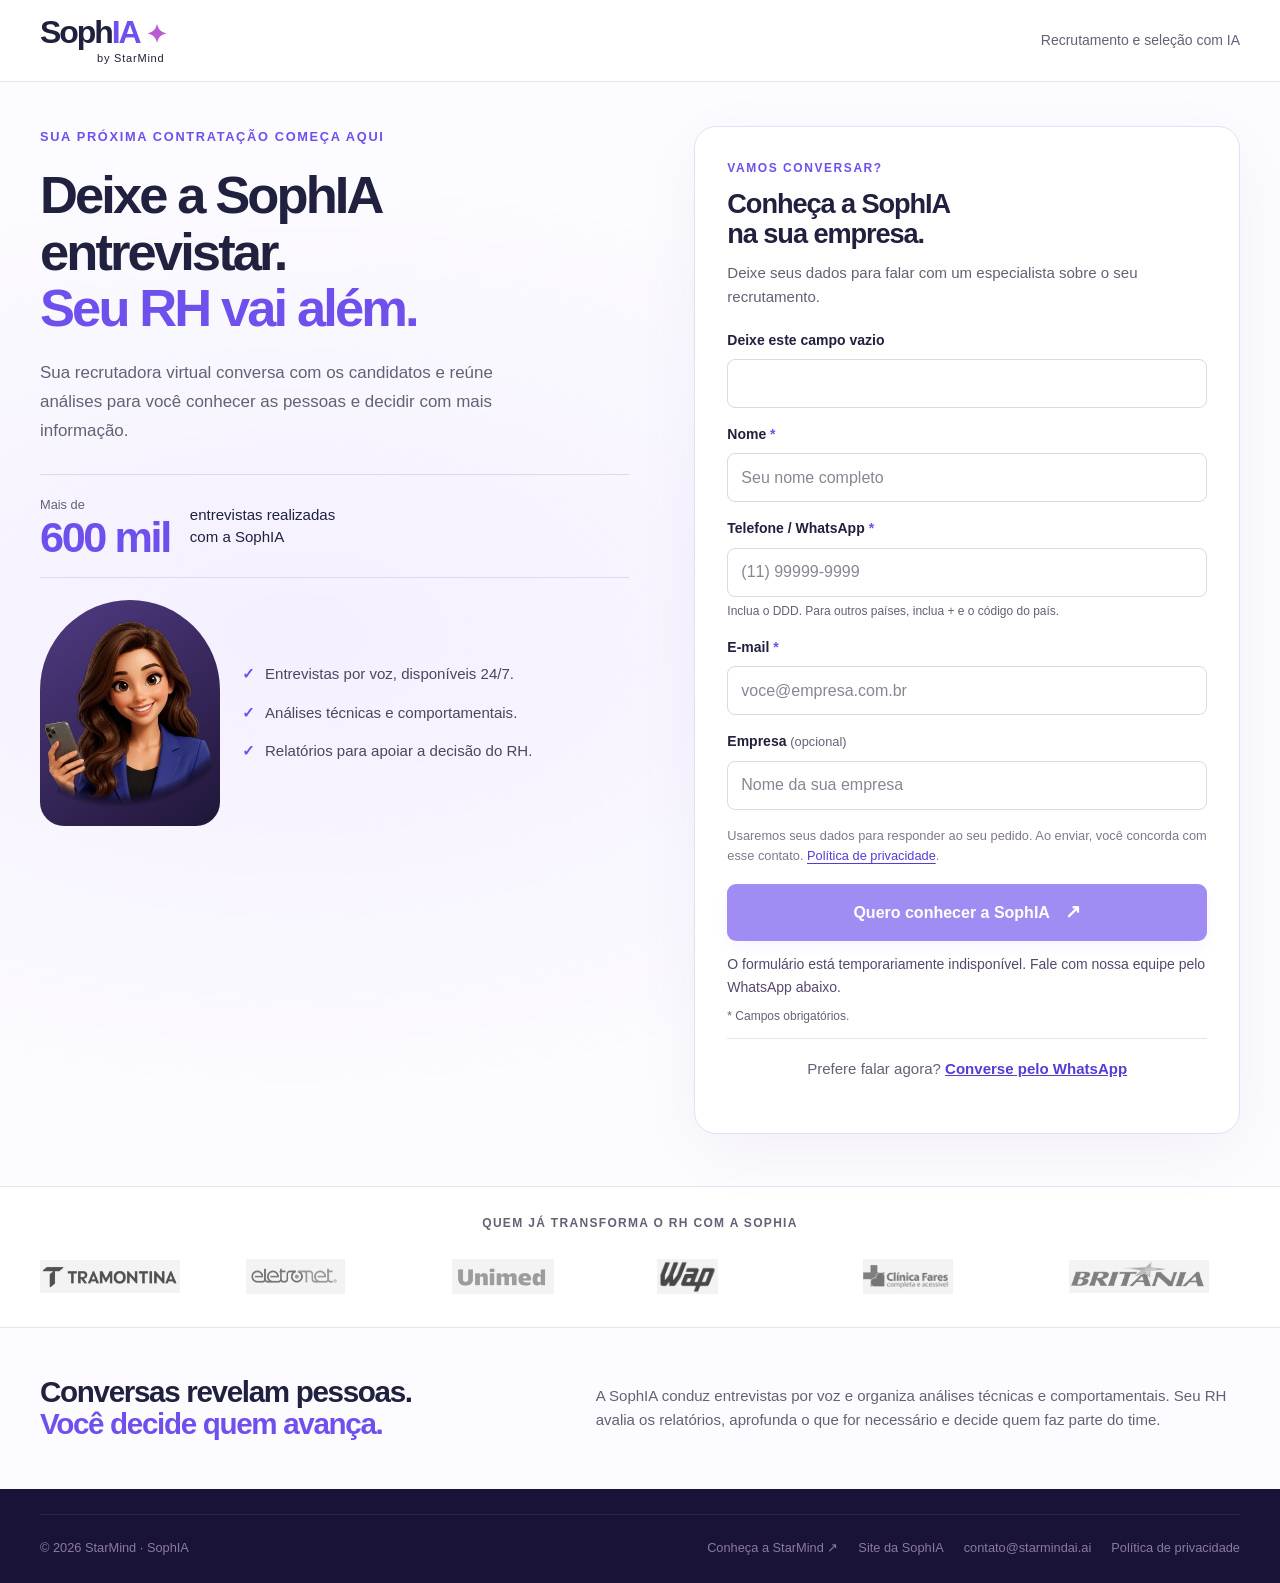
==== leads/index.html @ 1449016e "v4" ====
<!doctype html>
<html lang="pt-BR"><head>
<meta charset="utf-8"><meta name="viewport" content="width=device-width,initial-scale=1">
<title>Conheça a SophIA | Recrutamento e seleção com IA</title>
<meta name="description" content="Mais de 600 mil entrevistas realizadas. Conheça a SophIA, recrutadora virtual da StarMind, e descubra como apoiar o RH da sua empresa com inteligência artificial.">
<meta name="theme-color" content="#7050ed"><link rel="canonical" href="https://sophia.starmindai.ai/leads/">
<meta property="og:type" content="website"><meta property="og:title" content="Conheça a SophIA — Recrutamento e seleção com IA"><meta property="og:description" content="Entrevistas por voz, análises técnicas e comportamentais e relatórios para apoiar seu RH.">
<link rel="icon" type="image/svg+xml" href="data:image/svg+xml,%3Csvg xmlns='http://www.w3.org/2000/svg' viewBox='0 0 64 64'%3E%3Crect width='64' height='64' rx='18' fill='%237050ed'/%3E%3Ctext x='32' y='47' text-anchor='middle' font-family='Arial' font-weight='700' font-size='44' fill='white'%3ES%3C/text%3E%3C/svg%3E">
<link rel="stylesheet" href="../styles.css"><link rel="stylesheet" href="leads.css">
<script src="../config.js" defer></script><script src="../tracking.js" defer></script><script src="../forms.js" defer></script>
</head><body class="lead-page">
<a class="skip" href="#conteudo">Pular para o conteúdo</a>
<header class="lead-header"><div class="container lead-nav"><a class="brand" href="../" aria-label="SophIA, página principal"><span>Soph<span class="brand-ia">IA</span><i>✦</i></span><small>by StarMind</small></a><span class="lead-header-note">Recrutamento e seleção com IA</span></div></header>
<main id="conteudo">
<section class="lead-hero"><div class="container lead-grid">
<div class="lead-copy"><p class="eyebrow">SUA PRÓXIMA CONTRATAÇÃO COMEÇA AQUI</p><h1>Deixe a SophIA entrevistar.<br><em>Seu RH vai além.</em></h1><p class="lead-intro">Sua recrutadora virtual conversa com os candidatos e reúne análises para você conhecer as pessoas e decidir com mais informação.</p>
<div class="lead-proof"><strong><small>Mais de</small>600 mil</strong><span>entrevistas realizadas<br>com a SophIA</span></div>
<div class="lead-persona"><div class="lead-portrait"><img src="../assets/sophia.webp" alt="SophIA, a recrutadora virtual da StarMind" width="740" height="888" fetchpriority="high"></div><ul class="lead-benefits"><li><span aria-hidden="true">✓</span> Entrevistas por voz, disponíveis 24/7.</li><li><span aria-hidden="true">✓</span> Análises técnicas e comportamentais.</li><li><span aria-hidden="true">✓</span> Relatórios para apoiar a decisão do RH.</li></ul></div></div>
<div class="lead-form-card" id="formulario"><p class="eyebrow">VAMOS CONVERSAR?</p><h2>Conheça a SophIA<br>na sua empresa.</h2><p>Deixe seus dados para falar com um especialista sobre o seu recrutamento.</p>
<form id="leads-form" data-lead-form action="#formulario" method="POST">
<div class="honey" aria-hidden="true"><label for="lead-website">Deixe este campo vazio</label><input id="lead-website" type="text" name="_gotcha" tabindex="-1" autocomplete="off"></div>
<label for="name">Nome <span>*</span></label><input id="name" name="Nome" type="text" placeholder="Seu nome completo" autocomplete="name" minlength="2" maxlength="120" required>
<label for="phone">Telefone / WhatsApp <span>*</span></label><input id="phone" name="Telefone_WhatsApp" type="tel" placeholder="(11) 99999-9999" autocomplete="tel" inputmode="tel" minlength="10" maxlength="25" pattern="[+0-9\(\) .\-]{10,25}" required aria-describedby="phone-help"><small id="phone-help">Inclua o DDD. Para outros países, inclua + e o código do país.</small>
<label for="email">E-mail <span>*</span></label><input id="email" name="email" type="email" placeholder="voce@empresa.com.br" autocomplete="email" maxlength="254" required>
<label for="company">Empresa <small>(opcional)</small></label><input id="company" name="Empresa" type="text" placeholder="Nome da sua empresa" autocomplete="organization" maxlength="160">

<p class="form-privacy">Usaremos seus dados para responder ao seu pedido. Ao enviar, você concorda com esse contato. <a href="https://privacy.starmindai.ai/" target="_blank" rel="noopener noreferrer">Política de privacidade</a>.</p>
<button class="button form-submit" type="submit" disabled>Quero conhecer a SophIA <span aria-hidden="true">↗</span></button>
<p class="form-status" role="status" aria-live="polite"></p><small class="form-note">* Campos obrigatórios.</small>
<noscript><p>Ative o JavaScript para enviar o formulário ou fale com nossa equipe pelo WhatsApp abaixo.</p></noscript>
</form>
<div id="lead-inline-success" class="lead-success-inline" tabindex="-1" hidden><p>Seu contato foi recebido. Quer adiantar nossa conversa?</p><a class="button" href="https://painelcliente.starmindai.ai/agendamento" target="_blank" rel="noopener noreferrer">Escolher horário da demonstração ↗</a></div>
<p class="lead-alternative">Prefere falar agora? <a href="https://wa.me/551140409152" target="_blank" rel="noopener noreferrer">Converse pelo WhatsApp</a></p>
</div></div></section>
<section class="lead-clients" aria-labelledby="clientes"><div class="container"><p id="clientes">QUEM JÁ TRANSFORMA O RH COM A SOPHIA</p><div class="logo-row"><img src="../assets/logo-tramontina.webp" alt="Tramontina" width="249" height="58"><img src="../assets/logo-eletronet.webp" alt="Eletronet" width="190" height="67"><img src="../assets/logo-unimed.webp" alt="Unimed" width="198" height="68"><img src="../assets/logo-wap.webp" alt="WAP" width="136" height="79"><img src="../assets/logo-fares.webp" alt="Clínica Fares" width="202" height="79"><img src="../assets/logo-britania.webp" alt="Britânia" width="212" height="51"></div></div></section>
<section class="lead-bottom"><div class="container lead-bottom-grid"><h2>Conversas revelam pessoas.<br><em>Você decide quem avança.</em></h2><p>A SophIA conduz entrevistas por voz e organiza análises técnicas e comportamentais. Seu RH avalia os relatórios, aprofunda o que for necessário e decide quem faz parte do time.</p></div></section>
</main>
<footer class="lead-footer"><div class="container lead-footer-row copyright"><span>© <span id="year">2026</span> StarMind · SophIA</span><div class="lead-footer-links"><a href="https://starmindai.ai" target="_blank" rel="noopener noreferrer">Conheça a StarMind ↗</a><a href="../">Site da SophIA</a><a href="mailto:contato@starmindai.ai">contato@starmindai.ai</a><a href="https://privacy.starmindai.ai/" target="_blank" rel="noopener noreferrer">Política de privacidade</a></div></div></footer>
</body></html>
---- styles.css ----
:root{--ink:#20203f;--muted:#626276;--purple:#7050ed;--purple-dark:#593bd3;--lavender:#a793ff;--line:#e6e5ef;--navy:#191437;--soft:#f6f5fb;--white:#fff;--radius:22px}*{box-sizing:border-box}html{scroll-behavior:smooth;scroll-padding-top:110px}body{margin:0;font-family:Inter,"Segoe UI",Arial,sans-serif;color:var(--ink);background:#fff;line-height:1.65;font-size:16px}button,input{font:inherit}button,a,input{-webkit-tap-highlight-color:transparent}a{color:inherit;text-decoration:none}button{cursor:pointer}img{max-width:100%;height:auto}button:focus-visible,a:focus-visible,input:focus-visible,summary:focus-visible,[tabindex]:focus-visible{outline:3px solid #ba84ff;outline-offset:5px}h1,h2,h3,p{margin:0}h1,h2,h3{line-height:1.1;letter-spacing:-.045em}h2{font-size:clamp(2.25rem,3.6vw,3.25rem);font-weight:650}h3{font-size:1.3rem;letter-spacing:-.025em}em{font-style:normal;color:var(--purple)}p{color:var(--muted)}p+p{margin-top:16px}.container{width:min(1240px,calc(100% - 80px));margin:auto}.section{padding:110px 0}.eyebrow{font-size:.75rem;font-weight:750;letter-spacing:.13em;color:var(--purple);margin-bottom:22px}.button{display:inline-flex;justify-content:center;align-items:center;gap:22px;min-height:54px;padding:14px 24px;border:1px solid transparent;border-radius:9px;background:var(--purple);color:white;font-size:.94rem;font-weight:650;line-height:1.4;box-shadow:0 7px 16px #7050ed14;transition:background .2s,transform .2s}.button:hover{background:var(--purple-dark);transform:translateY(-2px)}.button span{font-size:1.2rem}.button.small{min-height:44px;padding:11px 17px;font-size:.86rem;gap:13px}.text-link{display:inline-flex;gap:15px;align-items:center;font-weight:650;font-size:.95rem}.text-link:hover{color:var(--purple)}.header{height:90px;background:#ffffffed;backdrop-filter:blur(16px);border-bottom:1px solid #efedf6;position:sticky;top:0;z-index:50}.nav{display:flex;align-items:center;justify-content:space-between;height:100%;gap:25px}.brand{display:inline-flex;flex-direction:column;flex-shrink:0;line-height:1}.brand>span{font-size:2rem;font-weight:800;letter-spacing:-.065em}.brand-ia{color:var(--purple)}.brand i{font-style:normal;font-size:1.55rem;margin-left:6px;color:#bb5bd4}.brand small{font-size:.69rem;align-self:flex-end;letter-spacing:.07em;margin-top:5px}.nav nav{display:flex;align-items:center;gap:26px;font-size:.84rem;font-weight:550}.nav nav>a:not(.button):hover{color:var(--purple)}.nav-login{border-left:1px solid var(--line);padding-left:23px}.menu-toggle{display:none}.skip{position:fixed;left:10px;top:-100px;background:white;padding:12px;z-index:100}.skip:focus{top:10px}.hero{overflow:hidden;background:radial-gradient(ellipse at 86% 35%,#f0eaff,transparent 49%),#fdfdff}.hero-grid{display:grid;grid-template-columns:1.05fr 1fr;align-items:center;min-height:685px;padding-top:50px;padding-bottom:55px;gap:28px}.hero-copy{z-index:2}.hero .eyebrow{font-size:.68rem;letter-spacing:.13em;display:flex;gap:10px;align-items:center}.mini-spark{font-size:1.4rem;color:var(--purple)}h1{font-size:clamp(3rem,4.8vw,4.4rem);font-weight:720;line-height:1.045;letter-spacing:-.055em}.hero-intro{font-size:1.08rem;line-height:1.75;max-width:500px;margin-top:27px}.hero-intro strong{font-weight:600;color:#39364f}.actions{display:flex;align-items:center;gap:24px;margin-top:30px}.actions .text-link{font-size:.87rem}.play-small{font-size:.7rem;width:30px;height:30px;display:grid;place-items:center;border:1px solid #d3cced;border-radius:50%;color:var(--purple)}.hero-proof{display:flex;align-items:center;gap:15px;margin-top:36px}.proof-faces{display:flex;padding-left:2px}.proof-faces span{height:32px;width:32px;margin-left:-2px;border:2px solid white;border-radius:50%;display:grid;place-items:center;font-size:.62rem;color:var(--purple);font-weight:700;background:#e6defe}.proof-faces span:nth-child(2){background:#d9e6ff;color:#455b92}.proof-faces span:nth-child(3){background:#f1dcf0;color:#a54a8e}.hero-proof p{font-size:.75rem;line-height:1.6}.hero-proof strong{color:var(--ink);font-weight:650}.hero-art{height:540px;position:relative;isolation:isolate}.hero-disc{position:absolute;inset:66px 22px 24px;border-radius:50%;background:radial-gradient(circle at 40% 30%,#51408a,#21163e 74%);overflow:hidden;box-shadow:0 28px 80px #53457d23}.hero-disc:after{content:"";position:absolute;width:72%;height:72%;left:14%;top:14%;border:1px solid #ada0e026;border-radius:50%}.disc-label{position:absolute;bottom:30px;left:0;width:100%;text-align:center;letter-spacing:.15em;font-size:.65rem;color:#cebee8}.hero-avatar{position:absolute;left:3%;top:-10px;width:94%;height:530px;object-fit:contain;z-index:2}.hero-orbit{position:absolute;border:1px solid #bcace94d;border-radius:50%;z-index:0}.orbit-one{inset:32px -10px -8px}.orbit-two{inset:9px -33px -31px}.float-card{position:absolute;background:#fff;box-shadow:0 12px 48px #30255c19;border:1px solid #ece6f4;border-radius:13px;z-index:4}.voice-card{left:-25px;bottom:10px;display:flex;gap:12px;align-items:center;padding:19px 21px}.voice-card b{font-size:.83rem;display:block}.voice-card span:not(.voice-icon){display:block;font-size:.68rem;color:var(--muted)}.voice-icon{background:#eee9ff;color:var(--purple);display:grid;place-items:center;width:36px;height:36px;border-radius:50%;font-size:1.4rem}.wave{display:flex;gap:3px;align-items:center;height:28px;margin-left:9px}.wave i{width:3px;border-radius:5px;background:var(--purple);height:10px}.wave i:nth-child(2n){height:23px}.wave i:nth-child(3n){height:16px}.time-card{right:-5px;top:119px;display:flex;gap:10px;align-items:center;padding:14px 18px}.time-card b{color:var(--purple);font-size:1.7rem;letter-spacing:-.07em}.time-card span{font-size:.65rem;line-height:1.5}.hero-spark{position:absolute;top:40px;left:35px;font-size:3.8rem;color:#a896eb}.clients{padding:31px 0 38px;border-bottom:1px solid var(--line)}.clients p{text-align:center;font-size:.65rem;letter-spacing:.13em;font-weight:650;color:#747185;margin-bottom:24px}.logo-row{display:grid;grid-template-columns:repeat(6,1fr);gap:43px;align-items:center}.logo-row img{max-height:48px;width:100%;object-fit:contain;mix-blend-mode:multiply;filter:grayscale(1);opacity:.72}.intro-grid{display:grid;grid-template-columns:1.2fr 1fr;gap:80px;align-items:center}.intro-grid h2{font-size:2.55rem}.intro-grid>div>p{font-size:.98rem}.intro-grid .eyebrow{font-size:.7rem}.solution{background:radial-gradient(ellipse at 30% 40%,#322361,transparent 58%),var(--navy);color:white;overflow:hidden}.solution em{color:#b19aff}.solution .eyebrow{color:#b6a4f3}.section-heading{margin-bottom:52px}.section-heading p:not(.eyebrow){margin-top:22px;max-width:620px}.centered{text-align:center}.centered p:not(.eyebrow){margin-left:auto;margin-right:auto}.solution .section-heading>p:last-child{color:#bcb5ce}.mandala-layout{display:grid;grid-template-columns:1.45fr 1fr;gap:80px;align-items:center;padding:20px 0}.mandala{position:relative;height:560px;min-width:0}.mandala-ring{position:absolute;border:1px solid #7964a544;border-radius:50%;width:380px;height:380px;left:50%;top:50%;transform:translate(-50%,-50%)}.ring-outer{width:480px;height:480px;border-style:dashed;border-color:#8974b435}.ring-inner:after{content:"";position:absolute;inset:35px;border:1px solid #a18bb03b;border-radius:50%}.mandala-center{position:absolute;top:50%;left:50%;transform:translate(-50%,-50%);width:235px;height:235px;border:1px solid #a57aed;border-radius:50%;background:linear-gradient(140deg,#5b4182,#312450);box-shadow:0 0 60px #a06cf51f;overflow:hidden}.mandala-center img{width:100%;height:100%;object-fit:contain;transform:scale(1.13);padding-top:10px}.mandala-center>span{position:absolute;bottom:0;width:100%;text-align:center;background:linear-gradient(transparent,#221a44);padding:15px 0 8px;font-weight:750;font-size:1.6rem}.mandala-node{display:flex;align-items:center;gap:10px;text-align:left;position:absolute;min-height:63px;width:168px;padding:10px 12px;border:1px solid #ffffff21;border-radius:12px;background:#30264c;color:#eae5f5;font-size:.75rem;line-height:1.35;transition:background .2s,border .2s,transform .2s}.node-icon{flex:none;display:grid;place-items:center;width:29px;height:29px;border-radius:50%;border:1px solid #a794d250;color:#baa6f0;font-size:.64rem;font-weight:650}.mandala-node:hover{background:#4d396f;transform:translateY(-3px)}.mandala-node.active{background:#7756d9;border-color:#b8a1ff;box-shadow:0 0 35px #9065f72b}.mandala-node.active .node-icon{color:white;border-color:#d7c7ff80}.n1{left:0;top:98px}.n2{left:-10px;top:212px}.n3{left:0;top:327px}.n4{left:78px;top:441px}.n5{right:0;top:98px}.n6{right:-10px;top:212px}.n7{right:0;top:327px}.n8{right:78px;top:441px}.feature-details{border-top:1px solid #79679465;padding-top:30px;min-width:0}.feature-count{display:block;font-size:.75rem;color:#aa92d8;margin-bottom:32px;letter-spacing:.1em}.feature-panel h3{font-size:2.45rem;line-height:1.14;margin-bottom:24px}.feature-panel p:not(.eyebrow){color:#c1b9cf;font-size:.95rem}.feature-panel .eyebrow{font-size:.64rem;letter-spacing:.12em}.check-list{list-style:none;padding:0;margin:25px 0;display:grid;gap:12px;font-size:.9rem}.check-list li{display:flex;gap:10px;align-items:flex-start}.check-list li:before{content:"✓";font-weight:700;color:#9671f6}.solution .check-list{color:#dcd4ec;font-size:.85rem}.light-link{display:flex;justify-content:space-between;align-items:center;border-top:1px solid #79679465;padding-top:18px;color:#cdb8ff;font-size:.88rem;font-weight:600;margin-top:30px}.human-note{margin-top:44px;text-align:center;border-top:1px solid #77638b40;padding-top:25px;font-size:.8rem;color:#bbb0ce}.human-note>span{color:#bd99ff;margin-right:10px}.talent-grid{display:grid;grid-template-columns:1fr 1fr;align-items:center;gap:110px}.talent-grid>div>p:not(.eyebrow){margin-top:26px;max-width:440px}.analytics-demo{padding:30px;border-radius:var(--radius);background:#fff;box-shadow:0 25px 80px #39306c16;border:1px solid #e9e4f2;transform:rotate(-1deg)}.demo-top{display:flex;gap:9px;align-items:center;font-size:.94rem;font-weight:700;margin-bottom:23px}.demo-top small{margin-left:auto;font-size:.54rem;letter-spacing:.08em;color:#777183;font-weight:500}.query{background:#f2edfc;border:1px solid #e7dcfb;border-radius:13px;font-size:.95rem;line-height:1.6;padding:19px 20px;color:#62458c}.analysis-label{font-size:.58rem;letter-spacing:.1em;color:#81798f;font-weight:650;margin:28px 0 6px}.candidate{display:flex;gap:13px;align-items:center;padding:20px 0;border-bottom:1px solid #eeeaf5}.candidate-avatar{width:40px;height:40px;border-radius:50%;display:grid;place-items:center;background:#eee5fc;color:#7650a7;font-weight:650}.candidate-avatar.blue{background:#e7edfc;color:#5270bb}.candidate-avatar.pink{background:#f7e6ef;color:#af5482}.candidate>div{display:flex;flex-direction:column}.candidate b{font-size:.85rem}.candidate>div>span{font-size:.7rem;color:#7c748b}.candidate>strong{margin-left:auto;font-size:1.6rem;line-height:1;color:var(--purple)}.candidate>strong small{font-size:.65rem;color:#a296b4;font-weight:400;margin-left:2px}.demo-note{font-size:.68rem;color:#817191;margin-top:21px}.process-section{background:var(--soft)}.steps{display:grid;grid-template-columns:repeat(5,1fr);gap:28px}.steps article{border-top:1px solid #dcd6e9;padding-top:24px}.steps article>span{color:var(--purple);display:block;font-size:.85rem;margin-bottom:30px;font-weight:650}.steps h3{font-size:1.15rem;margin-bottom:17px;line-height:1.3}.steps p{font-size:.85rem;line-height:1.7}.split-heading{display:flex;justify-content:space-between;gap:45px;align-items:end;margin-bottom:44px}.split-heading>p{max-width:345px;font-size:.95rem}.video-layout{display:grid;grid-template-columns:1.6fr 1fr;gap:26px}.video-cover{background:radial-gradient(ellipse at 60% 50%,#63489a,#23183d);position:relative;aspect-ratio:16/9;overflow:hidden;border-radius:18px;color:white}.video-primary .video-cover{height:calc(100% - 35px);min-height:380px}.video-cover>img{position:absolute;right:0;top:12px;height:100%;width:55%;object-fit:contain;opacity:.7}.video-kicker{position:absolute;top:25px;left:27px;z-index:2;font-size:.64rem;letter-spacing:.15em;color:#d8c8f7}.play-button{position:absolute;left:50%;top:50%;transform:translate(-50%,-50%);width:66px;height:66px;border-radius:50%;border:1px solid #ffffff80;background:#ffffff21;backdrop-filter:blur(8px);color:white;display:grid;place-items:center;transition:background .2s}.play-button:hover{background:var(--purple)}.play-button>span{margin-left:3px;font-size:1.1rem}.video-caption{position:absolute;bottom:25px;left:28px;right:20px;display:flex;flex-direction:column;pointer-events:none;text-shadow:0 2px 8px #20103a}.video-caption b{font-size:1.25rem;max-width:310px;line-height:1.35;letter-spacing:-.02em}.video-caption>span{font-size:.73rem;color:#cbbce0;margin-top:8px}.youtube-fallback{font-size:.73rem;display:inline-block;color:#7e7194;padding:9px 0 0}.youtube-fallback:hover{color:var(--purple)}.video-secondary{display:grid;gap:17px}.compact{aspect-ratio:2.55/1;min-height:158px}.compact .play-button{height:44px;width:44px;left:auto;right:24px;transform:translateY(-50%)}.compact b{position:absolute;bottom:24px;left:24px;max-width:65%;font-size:1rem;line-height:1.3}.video-number{position:absolute;top:16px;left:23px;font-size:.66rem;color:#ae9ccc}.portal-cover{background:linear-gradient(135deg,#393a89,#272350)}.video-cover iframe{position:absolute;inset:0;width:100%;height:100%;border:0;z-index:10;border-radius:inherit}.video-privacy{font-size:.7rem;margin-top:24px;display:flex;gap:20px;justify-content:space-between}.video-privacy a{color:var(--purple);font-weight:600}.results-section{background:#f8f7fc}.stats-grid{display:grid;grid-template-columns:repeat(4,1fr);margin:60px 0 28px}.stats-grid article{padding:0 25px;border-right:1px solid #dcd7e9;text-align:center}.stats-grid article:last-child{border:0}.stats-grid strong{font-size:3.65rem;font-weight:600;line-height:1;letter-spacing:-.065em;color:var(--purple)}.stats-grid strong>span{font-size:1.85rem;letter-spacing:-.055em;margin-left:2px}.stats-grid p{font-size:.84rem;margin-top:18px}.stat-source{font-size:.67rem;text-align:center;color:#82798d}.testimonial{display:grid;grid-template-columns:1fr 220px;gap:75px;margin-top:76px;border-top:1px solid var(--line);padding-top:50px;align-items:center}.quote-mark{color:#b6a1ed;font-family:Georgia,serif;font-size:5rem;line-height:1;height:45px;display:block}.testimonial blockquote{margin:5px 0 22px;font-size:1.35rem;line-height:1.65;color:#3c3350;letter-spacing:-.015em}.testimonial p{display:flex;flex-direction:column;font-size:.85rem}.testimonial p span{font-size:.75rem;margin-top:3px}.testimonial aside{border-left:1px solid var(--line);padding-left:45px;display:flex;flex-direction:column}.stars{color:#8361dd;letter-spacing:3px;font-size:.85rem}.testimonial aside strong{font-size:5rem;line-height:1.25;letter-spacing:-.06em;font-weight:600}.testimonial aside>span:not(.stars){font-size:.76rem}.testimonial aside small{font-size:.62rem;color:#8b8194;margin-top:10px}.press-grid{display:grid;grid-template-columns:repeat(4,1fr);gap:20px}.press-grid>a{padding:27px 23px;border:1px solid var(--line);border-radius:13px;display:flex;flex-direction:column;transition:transform .2s,border .2s}.press-grid>a:hover{border-color:#ac94e2;transform:translateY(-4px)}.press-grid b{font-family:Georgia,serif;font-size:1.35rem;letter-spacing:-.02em;line-height:1.2;min-height:45px}.press-grid span{font-size:.84rem;line-height:1.65;margin:24px 0;color:#74697e}.press-grid small{font-size:.7rem;color:var(--purple);margin-top:auto}.interview-videos{margin-top:33px;display:grid;grid-template-columns:1fr 1fr;gap:25px}.interview-videos details{border-top:1px solid var(--line);padding-top:17px}.interview-videos summary{font-size:.8rem;gap:14px;display:flex}.interview-videos summary>span:first-child{color:var(--purple);font-size:.65rem}.interview-videos summary>span:last-child{margin-left:auto}.interview-cover{margin-top:20px}.about-section{background:var(--soft)}.about-grid{display:grid;grid-template-columns:1fr 1.2fr;gap:110px}.about-grid h3{margin-bottom:21px}.about-grid p:not(.eyebrow){font-size:.96rem}.team{display:grid;grid-template-columns:1fr 1fr;gap:25px;margin-top:32px}.team a{display:flex;flex-direction:column;border-top:1px solid #e0dbea;padding-top:16px}.team b{font-size:.8rem}.team span{font-size:.69rem;color:#81768e;margin-top:4px}.team a:hover{color:var(--purple)}.faq-grid{display:grid;grid-template-columns:.9fr 1.4fr;gap:110px}.faq-grid .text-link{margin-top:35px;font-size:.85rem}.faq details{border-bottom:1px solid var(--line)}summary{list-style:none;cursor:pointer;display:flex;justify-content:space-between;gap:20px;align-items:center;font-weight:600;line-height:1.5}summary::-webkit-details-marker{display:none}.faq summary{padding:23px 0;font-size:.93rem}.faq summary>span{color:var(--purple);font-size:1.4rem;transition:transform .2s}.faq details[open] summary>span{transform:rotate(45deg)}.faq details p{font-size:.9rem;line-height:1.8;padding-bottom:24px}.faq details p>a{text-decoration:underline;text-underline-offset:3px}.contact-section{background:radial-gradient(ellipse at 15% 0%,#433078,transparent 70%),#21163b;color:white;position:relative}.contact-grid{display:grid;grid-template-columns:1fr 1fr;gap:110px;align-items:center}.contact-copy h2{font-size:clamp(2.8rem,4.6vw,4.1rem);line-height:1.08}.contact-copy .eyebrow{color:#c2a7ff}.contact-copy em{color:#bfa1ff}.contact-copy p:not(.eyebrow){color:#c4b6d7;font-size:1.03rem;max-width:400px;margin-top:26px}.whatsapp-contact{margin-top:45px;display:flex;gap:16px;align-items:center}.wa-icon{display:grid;place-items:center;width:47px;height:47px;border:1px solid #9982b6;border-radius:50%;font-size:1.9rem;color:#d1bef2}.whatsapp-contact>span:last-child{display:flex;flex-direction:column}.whatsapp-contact b{font-size:.92rem}.whatsapp-contact small{font-size:.84rem;color:#b5a2cf}.form-card{background:white;border-radius:20px;padding:39px 40px;color:var(--ink);box-shadow:0 25px 70px #0c00192e}.form-card h3{font-size:1.5rem}.form-card>p{font-size:.84rem;margin-top:12px;margin-bottom:25px}.form-card label{font-size:.8rem;font-weight:600;display:block;margin:17px 0 7px}.form-card label>span{color:var(--purple)}.form-card label>small{font-weight:400;color:#8c8198;font-size:.73rem}.form-card input:not([type=hidden]){display:block;width:100%;height:46px;border:1px solid #dfd9e9;border-radius:7px;padding:12px 14px;background:#fdfcff;color:var(--ink);font-size:.88rem}.form-card input::placeholder{color:#a197ac}.form-card input:focus{border-color:var(--purple);background:white}.form-card input.honey{display:none}.form-card #phone-help{font-size:.64rem;color:#85788e;display:block;margin-top:5px}.form-privacy{font-size:.66rem;line-height:1.65;margin:24px 0 21px;color:#82768e}.form-privacy>a{text-decoration:underline;text-underline-offset:3px;color:#695182}.form-submit{width:100%;font-size:.85rem;gap:15px}.form-submit:disabled{cursor:wait;opacity:.65}.form-note{display:block;font-size:.62rem;color:#8e8199;margin-top:11px;line-height:1.6}.form-status{font-size:.78rem;color:var(--purple);margin-top:12px}.form-status:empty{display:none}.footer{background:#110c20;color:#ded4ed;padding:55px 0 25px}.footer-top{display:flex;align-items:center;gap:40px;padding-bottom:40px;border-bottom:1px solid #ffffff15}.footer-top .brand{color:white}.footer-top .brand-ia{color:#bc9aff}.footer-top p{font-size:.79rem;line-height:1.6;color:#9f90b2}.footer-top>a:last-child{margin-left:auto;color:#ceb4f7;font-size:.83rem}.footer-links{display:grid;grid-template-columns:1fr 1fr 1fr 1.25fr;gap:40px;padding:38px 0}.footer-links h3{font-size:.8rem;letter-spacing:0;margin-bottom:18px;color:#e0d5f0}.footer-links>div>a{display:block;font-size:.74rem;color:#a99aba;margin-top:10px}.footer a:hover{color:#d0b7ff}.socials{display:flex;gap:17px;margin-top:14px;font-size:.7rem;color:#b5a6c5}.copyright{display:flex;justify-content:space-between;border-top:1px solid #ffffff15;padding-top:22px;font-size:.65rem;color:#8a7b9d}.floating-wa{position:fixed;bottom:23px;right:25px;display:flex;gap:9px;align-items:center;background:#247b58;color:white;padding:12px 17px;border-radius:30px;box-shadow:0 7px 23px #112c3033;z-index:40;font-size:.8rem;font-weight:650;border:1px solid #ffffff36}.floating-wa svg{height:24px;width:24px;flex-shrink:0}.floating-wa:hover{background:#1a6245}.thanks-page{min-height:100vh;background:radial-gradient(ellipse at top,#e9dfff,transparent 60%),#f8f6ff;display:grid;place-items:center;padding:30px}.thanks-card{width:min(620px,100%);background:white;border-radius:25px;padding:55px;text-align:center;box-shadow:0 30px 100px #4f338818;border:1px solid var(--line)}.thanks-card h1{font-size:2.8rem;margin:30px 0 20px}.thanks-card .actions{flex-direction:column;gap:20px}.thanks-card p{font-size:.95rem}.thanks-card .brand{margin:auto}
@media(min-width:1450px){.hero-grid{min-height:735px}}@media(max-width:1150px){.container{width:calc(100% - 56px)}.nav nav{gap:16px;font-size:.76rem}.nav .button{font-size:.76rem;padding:10px 12px}.hero-grid{gap:20px}.hero-art{height:460px}.hero-avatar{height:460px}.hero-disc{inset:55px 10px 15px}.hero-orbit{display:none}.time-card{right:-10px;top:100px}.voice-card{left:-20px;padding:14px;bottom:4px}.wave{display:none}.actions{gap:16px;flex-wrap:wrap}.hero .eyebrow{font-size:.6rem}.intro-grid,.talent-grid,.contact-grid,.about-grid,.faq-grid{gap:60px}.mandala-layout{gap:35px;grid-template-columns:1.45fr 1fr}.mandala-node{width:144px;font-size:.67rem;padding:9px;gap:7px}.mandala-center{width:200px;height:200px}.ring-outer{width:400px;height:400px}.mandala-ring:not(.ring-outer){width:310px;height:310px}.n4{left:30px}.n8{right:30px}.feature-panel h3{font-size:2.1rem}.feature-panel .eyebrow{font-size:.6rem}.stats-grid strong{font-size:3rem}.logo-row{gap:30px}.intro-grid h2{font-size:2.2rem}.form-card{padding:30px}.footer-links{gap:24px}.press-grid b{font-size:1.15rem}.steps{gap:20px}}
@media(max-width:920px){.header{height:76px}.nav nav{display:none;position:absolute;top:75px;left:0;width:100%;background:white;padding:24px 28px;box-shadow:0 20px 30px #27163d15;flex-direction:column;align-items:stretch;gap:0}.nav nav.open{display:flex}.nav nav>a{padding:12px;font-size:1rem}.nav-login{border-left:0}.menu-toggle{display:flex;flex-direction:column;gap:5px;background:none;border:1px solid #e2daef;border-radius:9px;padding:11px}.menu-toggle span{width:20px;height:2px;background:var(--ink)}.section{padding:80px 0}.hero-grid{min-height:620px;grid-template-columns:1fr 1fr}.hero-art{height:430px}.hero-avatar{height:425px;left:-2%;width:104%;top:5px}.hero-disc{inset:70px 0 40px}.voice-card{left:-23px;bottom:21px;max-width:290px}.voice-icon{display:none}.time-card{top:80px;font-size:.6rem}.hero-spark{top:13px;left:0}.hero-proof{margin-top:25px}.hero .eyebrow{max-width:280px;line-height:1.8;font-size:.57rem}h1{font-size:3rem}.hero-intro{font-size:.95rem}.hero .button{font-size:.85rem}.intro-grid,.talent-grid,.about-grid,.faq-grid{gap:45px}.mandala-layout{grid-template-columns:1fr;gap:20px}.mandala{width:min(640px,100%);margin:auto;height:530px}.mandala-center{width:240px;height:240px}.mandala-node{width:175px;font-size:.78rem}.mandala-ring:not(.ring-outer){width:380px;height:380px}.ring-outer{width:470px;height:470px}.n1,.n5{top:70px}.n2,.n6{top:180px}.n3,.n7{top:290px}.n4,.n8{top:400px}.n4{left:90px}.n8{right:90px}.feature-details{min-height:360px;max-width:620px;margin:auto;width:100%;padding-top:25px}.feature-count{margin-bottom:18px}.feature-panel h3 br{display:none}.feature-panel h3{font-size:2.3rem}.feature-panel .check-list{grid-template-columns:1fr 1fr;gap:14px}.steps{grid-template-columns:repeat(3,1fr);gap:35px}.steps article>span{margin-bottom:16px}.video-primary .video-cover{min-height:330px}.compact{min-height:140px}.compact b{max-width:60%;font-size:.85rem;left:18px}.compact .play-button{right:15px;width:39px;height:39px}.split-heading{gap:25px}.split-heading>p{max-width:280px}.testimonial{gap:40px;grid-template-columns:1fr 180px}.testimonial aside{padding-left:25px}.press-grid{grid-template-columns:repeat(2,1fr)}.contact-grid{gap:40px;grid-template-columns:1fr 1.1fr}.contact-copy h2{font-size:3rem}.contact-copy p:not(.eyebrow){font-size:.94rem}.footer-links{grid-template-columns:1fr 1fr;gap:35px}.video-privacy{display:block}.video-privacy a{display:block;margin-top:10px}.logo-row{gap:25px;grid-template-columns:repeat(3,1fr)}.logo-row img{height:35px}.intro-grid h2{font-size:2rem}.analytics-demo{padding:23px}.demo-top small{display:none}.team{grid-template-columns:1fr}.team a{padding-top:10px}.talent-grid h2{font-size:2.3rem}.talent-grid p{font-size:.9rem}.interview-videos{grid-template-columns:1fr}}
@media(max-width:640px){html{scroll-padding-top:92px}.container{width:calc(100% - 40px)}.header{height:72px}.brand>span{font-size:1.8rem}.brand small{font-size:.6rem}.nav nav{top:71px}.hero-grid{display:flex;flex-direction:column;gap:16px;padding-top:37px;padding-bottom:30px}.hero-copy{width:100%}.hero .eyebrow{font-size:.58rem;max-width:none;gap:8px;margin-bottom:20px}h1{font-size:clamp(2.8rem,10.3vw,4rem)}.hero-intro{font-size:.97rem;margin-top:23px;max-width:none}.actions{margin-top:25px;gap:17px}.hero-proof{margin-top:25px}.hero-art{width:min(390px,100%);height:392px;margin-top:10px}.hero-avatar{height:392px;top:-2px;left:2%;width:96%}.hero-disc{inset:47px 15px 20px}.time-card{right:0;top:80px;padding:11px 12px;gap:8px}.time-card b{font-size:1.5rem}.time-card span{font-size:.6rem}.voice-card{left:0;bottom:8px;padding:13px 16px;max-width:none}.voice-card b{font-size:.75rem}.voice-card span:not(.voice-icon){font-size:.61rem}.hero-spark{top:26px;left:19px;font-size:2.8rem}.section{padding:64px 0}.clients{padding:26px 0}.clients p{font-size:.58rem}.logo-row{column-gap:25px;row-gap:18px}.logo-row img{max-height:30px}.intro-grid,.talent-grid,.about-grid,.faq-grid,.contact-grid{grid-template-columns:1fr;gap:30px}.intro-grid h2,h2{font-size:2.1rem;line-height:1.13}.intro-grid>div>p:not(.eyebrow){font-size:.94rem}.eyebrow{font-size:.65rem;line-height:1.7;margin-bottom:17px}.section-heading{margin-bottom:30px}.section-heading p:not(.eyebrow){font-size:.91rem}.solution .section-heading h2{font-size:2.15rem}.mandala-layout{padding:0;gap:18px}.mandala{height:auto;display:flex;flex-direction:column;padding-top:235px;width:100%}.mandala-center{top:12px;left:50%;transform:translateX(-50%);width:204px;height:204px}.mandala-ring{top:114px}.ring-outer{height:226px;width:226px}.mandala-ring:not(.ring-outer){height:190px;width:190px}.mandala-options{position:relative;display:grid;grid-template-columns:repeat(2,1fr);gap:9px}.mandala-node{position:static;width:100%;font-size:.72rem;min-height:66px;padding:10px;gap:10px}.mandala-node br{display:none}.node-icon{width:25px;height:25px;font-size:.6rem}.feature-details{min-height:425px;margin-top:15px}.feature-count{margin-bottom:18px}.feature-panel h3{font-size:2rem}.feature-panel .eyebrow{font-size:.6rem}.feature-panel p:not(.eyebrow){font-size:.9rem}.feature-panel .check-list{grid-template-columns:1fr;gap:10px}.human-note{font-size:.71rem;line-height:1.8;margin-top:15px}.talent-grid h2{font-size:2.3rem}.talent-grid>div>p:not(.eyebrow){margin-top:23px}.analytics-demo{transform:none;margin-top:12px;padding:23px}.query{font-size:.9rem}.steps{grid-template-columns:1fr;gap:0}.steps article{padding:23px 0 23px 52px;position:relative}.steps article>span{position:absolute;left:0;top:21px;font-size:.85rem}.steps article h3{font-size:1.15rem;margin-bottom:8px}.steps p{font-size:.9rem}.split-heading{display:block;margin-bottom:30px}.split-heading>p{max-width:none;margin-top:24px;font-size:.9rem}.video-layout{grid-template-columns:1fr;gap:22px}.video-primary .video-cover{min-height:250px;aspect-ratio:1.45/1;height:auto}.video-secondary{grid-template-columns:1fr 1fr;gap:12px}.compact{aspect-ratio:1/1.15;min-height:0}.compact b{bottom:17px;left:15px;right:15px;max-width:none;font-size:.83rem}.compact .play-button{top:42%;left:50%;right:auto;transform:translate(-50%,-50%);width:44px;height:44px}.video-number{left:15px;top:12px}.video-caption{left:20px;bottom:20px}.video-caption b{font-size:1rem;max-width:235px}.video-kicker{top:18px;left:20px;font-size:.56rem}.video-caption span{font-size:.67rem}.youtube-fallback{font-size:.65rem;line-height:1.5}.video-privacy{font-size:.65rem}.stats-grid{grid-template-columns:1fr 1fr;gap:30px 0;margin:35px 0 25px}.stats-grid article{padding:0 10px}.stats-grid article:nth-child(2){border:0}.stats-grid strong{font-size:3rem}.stats-grid strong>span{font-size:1.5rem}.stats-grid p{font-size:.73rem;line-height:1.5;margin-top:10px}.stat-source{font-size:.62rem}.testimonial{grid-template-columns:1fr;gap:28px;margin-top:42px;padding-top:35px}.testimonial blockquote{font-size:1.13rem}.testimonial aside{border-left:0;border-top:1px solid var(--line);padding:25px 0 0;display:grid;grid-template-columns:90px 1fr;align-items:center}.testimonial aside strong{grid-column:1;grid-row:1/4;font-size:3.1rem}.testimonial aside .stars{grid-column:2;font-size:.8rem}.testimonial aside>span:not(.stars){grid-column:2;font-size:.73rem}.testimonial aside small{grid-column:2;margin-top:3px;font-size:.57rem}.press-grid{gap:12px}.press-grid>a{padding:22px 17px}.press-grid b{font-size:1.12rem;min-height:40px}.press-grid span{font-size:.79rem;margin:17px 0}.press-grid small{font-size:.62rem}.interview-videos{gap:19px}.interview-videos summary{font-size:.76rem;gap:10px}.team{grid-template-columns:1fr 1fr;gap:22px}.team b{font-size:.77rem}.team span{font-size:.62rem}.faq-grid .text-link{margin-top:24px}.faq summary{font-size:.89rem;padding:20px 0}.faq details p{font-size:.86rem}.contact-grid{gap:35px}.contact-copy h2{font-size:3rem}.whatsapp-contact{margin-top:25px}.form-card{padding:27px 23px;border-radius:16px}.form-card h3{font-size:1.35rem}.form-card label{font-size:.82rem}.form-card input:not([type=hidden]){font-size:1rem;height:49px}.form-card .form-submit{font-size:.86rem;padding:13px 14px}.form-note{font-size:.65rem}.form-privacy{font-size:.71rem}.form-card #phone-help{font-size:.66rem}.footer{padding:40px 0 90px}.footer-top{gap:20px;align-items:start;flex-wrap:wrap;padding-bottom:28px}.footer-top p{font-size:.73rem;margin-left:auto}.footer-top>a:last-child{margin:0;font-size:.8rem}.footer-links{column-gap:15px;row-gap:30px}.footer-links h3{font-size:.78rem}.footer-links>div>a{font-size:.7rem;overflow-wrap:anywhere}.socials{font-size:.67rem;gap:12px;flex-wrap:wrap}.copyright{gap:20px;font-size:.59rem}.floating-wa{bottom:16px;right:16px;padding:12px;border-radius:50%}.floating-wa span{display:none}.floating-wa svg{width:27px;height:27px}.thanks-card{padding:36px 25px}.thanks-card h1{font-size:2.3rem}.thanks-card .button{width:100%;font-size:.8rem}}
@media(prefers-reduced-motion:reduce){html{scroll-behavior:auto}*,*:before,*:after{transition:none!important;animation:none!important}}
@media print{.header,.floating-wa,.form-card,.play-button,.menu-toggle{display:none}body{color:#111}.section{padding:25px 0}.container{width:100%}.solution,.contact-section,.footer{background:#eee;color:#111}.feature-panel p:not(.eyebrow),.contact-copy p:not(.eyebrow){color:#333}.hero-art{height:300px}.hero-avatar{height:300px}.hero-grid{min-height:0}.feature-panel[hidden]{display:block}.feature-panel{break-inside:avoid;margin:20px 0}.section{break-inside:avoid}.footer a{color:#333}.press-grid{display:block}}

/* Estado hidden explícito para painéis e controles, inclusive em navegadores antigos. */
[hidden]{display:none!important}
.mandala-node>span:last-child{min-width:0;overflow-wrap:anywhere}
@media(min-width:921px){.nav nav{font-size:.875rem}.nav .button{font-size:.875rem}}

/* Destaque de escala e posicionamento na abertura. */
.hero-proof-highlight{display:grid;grid-template-columns:auto 1fr;align-items:center;gap:24px;margin-top:32px;padding:22px 24px;border:1px solid #dcd1f6;border-left:4px solid var(--purple);border-radius:12px;background:linear-gradient(110deg,#f1ebff,#fff);max-width:535px}
.hero-proof-highlight .hero-volume{display:flex;flex-direction:column;gap:2px;line-height:1.35;color:#605473;font-size:.875rem}
.hero-proof-highlight .hero-volume strong{font-size:2.7rem;letter-spacing:-.06em;color:var(--purple);line-height:1.1;font-weight:750;white-space:nowrap}
.hero-proof-highlight .hero-leadership{margin:0;border-left:1px solid #d9ccee;padding-left:23px;font-size:.94rem;font-weight:600;line-height:1.55;color:#514266}
.cookie-banner{position:fixed;bottom:18px;left:24px;right:190px;max-width:1050px;z-index:80;display:flex;gap:25px;align-items:center;background:white;border:1px solid #d6c8ee;border-radius:16px;padding:22px 25px;box-shadow:0 10px 65px #19143730;color:var(--ink)}
.cookie-banner strong{font-size:1rem}.cookie-banner p{font-size:.875rem;line-height:1.55;margin-top:6px}.cookie-banner a{text-decoration:underline;color:var(--purple)}
.cookie-actions{display:flex;gap:10px;flex-shrink:0}.cookie-actions button{min-height:44px;padding:10px 14px;border:1px solid var(--purple);background:#fff;color:var(--purple);border-radius:7px;font-size:.875rem;font-weight:600}.cookie-actions button:hover{background:#ede6ff}
.cookie-preferences{background:transparent;color:inherit;border:0;text-decoration:underline;font-size:.875rem;cursor:pointer;padding:0;text-align:left}.copyright{flex-wrap:wrap;gap:15px}
@media(max-width:1100px){.cookie-banner{right:24px;bottom:85px;flex-direction:column;align-items:stretch;gap:16px}.cookie-actions{justify-content:flex-end}}
@media(max-width:640px){.hero-proof-highlight{gap:17px;padding:17px 15px;margin-top:26px}.hero-proof-highlight .hero-volume{font-size:.75rem}.hero-proof-highlight .hero-volume strong{font-size:2.25rem}.hero-proof-highlight .hero-leadership{padding-left:17px;font-size:.875rem}.cookie-banner{left:12px;right:12px;bottom:78px;padding:18px;max-height:70vh;overflow:auto}.cookie-actions{display:grid;grid-template-columns:1fr 1fr}.cookie-actions button{padding:10px 8px}.cookie-preferences{font-size:.875rem}}
@media(max-width:359px){.hero-proof-highlight{grid-template-columns:1fr}.hero-proof-highlight .hero-leadership{border-left:0;border-top:1px solid #d9ccee;padding:13px 0 0}}
---- leads/leads.css ----
/* Estilos exclusivos da campanha. A página principal mantém seu visual. */
.lead-page{background:#fcfbff}.lead-header{height:82px;background:#fff;border-bottom:1px solid var(--line)}.lead-nav{height:100%;display:flex;align-items:center;justify-content:space-between;gap:20px}.lead-header-note{font-size:.875rem;color:var(--muted)}.lead-hero{padding:44px 0 52px;background:radial-gradient(ellipse at 23% 50%,#ece4ff80,transparent 60%)}.lead-grid{display:grid;grid-template-columns:minmax(0,1.08fr) minmax(0,1fr);gap:65px;align-items:start}.lead-copy .eyebrow{font-size:.8rem;margin-bottom:20px}.lead-copy h1{font-size:clamp(2.65rem,4.1vw,3.8rem);line-height:1.08;max-width:600px}.lead-intro{font-size:1.06rem;margin-top:22px;max-width:510px;line-height:1.7}.lead-proof{display:flex;align-items:center;gap:20px;margin-top:28px;padding:18px 0;border-top:1px solid #e0d7f1;border-bottom:1px solid #e0d7f1}.lead-proof strong{font-size:2.7rem;font-weight:760;letter-spacing:-.055em;line-height:1;color:var(--purple);white-space:nowrap}.lead-proof span{font-size:.94rem;line-height:1.45;max-width:170px;color:var(--ink)}.lead-proof small{display:block;font-size:.8rem;font-weight:500;letter-spacing:0;line-height:1.8;color:var(--muted)}.lead-persona{display:grid;grid-template-columns:180px minmax(0,1fr);align-items:center;gap:22px;margin-top:22px}.lead-portrait{position:relative;height:226px;overflow:hidden;border-radius:90px 90px 24px 24px;background:linear-gradient(145deg,#503b83,#201638)}.lead-portrait img{position:absolute;width:190px;max-width:none;height:228px;object-fit:contain;left:-5px;bottom:0}.lead-benefits{list-style:none;padding:0;margin:0;display:grid;gap:16px}.lead-benefits li{font-size:.94rem;line-height:1.5;display:flex;gap:10px;color:#4e465e}.lead-benefits li>span{color:var(--purple);font-weight:700}.lead-form-card{background:#fff;padding:32px;border:1px solid #e6ddf8;border-radius:22px;box-shadow:0 18px 70px #30215b0b}.lead-form-card .eyebrow{font-size:.75rem;margin-bottom:10px}.lead-form-card h2{font-size:1.7rem;letter-spacing:-.04em}.lead-form-card>p:not(.eyebrow){font-size:.94rem;margin-top:12px;margin-bottom:19px}.lead-form-card label{display:block;font-weight:600;font-size:.875rem;margin:15px 0 7px;color:var(--ink)}.lead-form-card label span{color:var(--purple)}.lead-form-card label small{font-size:.8rem;font-weight:400;color:var(--muted)}.lead-form-card input:not([type=hidden]){width:100%;height:49px;border:1px solid #dcd8e6;border-radius:8px;background:#fff;padding:11px 13px;color:var(--ink);font-size:1rem;min-width:0}.lead-form-card input:focus{border-color:var(--purple)}.lead-form-card input::placeholder{color:#8a8594}.lead-field-row{display:grid;grid-template-columns:1fr 1fr;gap:15px}.lead-field-row>div{min-width:0}.lead-form-card .form-submit{width:100%;font-size:1rem;margin-top:18px;min-height:54px}.lead-form-card .form-submit:disabled{opacity:.65;cursor:default;transform:none}.lead-form-card .form-privacy{font-size:.8rem;line-height:1.6;margin:16px 0 0}.lead-form-card .form-privacy a{text-decoration:underline;color:var(--purple-dark)}.lead-form-card #phone-help{display:block;font-size:.75rem;color:var(--muted);margin-top:5px}.lead-form-card .form-status{font-size:.875rem;line-height:1.6;margin-top:12px;color:#56486d}.lead-form-card .form-status:empty{display:none}.lead-form-card .form-note{display:block;font-size:.75rem;color:var(--muted);margin-top:9px}.lead-alternative{border-top:1px solid var(--line);padding-top:18px;margin-top:22px;font-size:.875rem;text-align:center}.lead-alternative a{color:var(--purple-dark);text-decoration:underline;font-weight:600}.lead-success-inline{padding:20px;background:#f0ebff;border-radius:12px;margin-top:18px}.lead-success-inline p{margin-bottom:12px}.lead-clients{background:white;border-top:1px solid var(--line);border-bottom:1px solid var(--line);padding:27px 0 33px}.lead-clients p{text-align:center;font-size:.75rem;font-weight:650;letter-spacing:.11em;margin-bottom:25px}.lead-clients .logo-row{gap:35px}.lead-clients .logo-row img{max-width:140px;max-height:35px;width:auto;object-fit:contain}.lead-bottom{padding:48px 0}.lead-bottom-grid{display:grid;grid-template-columns:1fr 1.3fr;align-items:center;gap:60px}.lead-bottom h2{font-size:1.85rem}.lead-bottom p{font-size:.94rem}.lead-footer{padding:25px 0;background:var(--navy);color:#ddd4f3}.lead-footer-row{display:flex;justify-content:space-between;align-items:center;gap:20px;flex-wrap:wrap;font-size:.8rem}.lead-footer-links{display:flex;gap:20px;flex-wrap:wrap}.lead-footer a:hover{color:white;text-decoration:underline}.lead-page .cookie-banner{right:24px}.lead-page .cookie-banner p{font-size:.875rem}.lead-page .cookie-preferences{font-size:.8rem}.lead-thanks{min-height:100vh;display:flex;flex-direction:column}.lead-thanks main{flex:1;display:grid;place-items:center;padding:55px 25px;background:radial-gradient(ellipse at 50% 30%,#ede5ff,transparent 70%)}.lead-thanks-card{max-width:740px;padding:52px;background:#fff;border:1px solid #e3daf3;border-radius:24px;text-align:center;box-shadow:0 20px 80px #38205d0a}.lead-thanks-card h1{font-size:clamp(2.4rem,5vw,3.5rem)}.lead-thanks-card p{margin:22px auto;max-width:540px}.lead-thanks-card .actions{justify-content:center;flex-wrap:wrap}.lead-next-step{padding:27px;background:#f6f2ff;border:1px solid #e6dcfa;border-radius:14px;margin-top:32px}.lead-next-step h2{font-size:1.4rem}.lead-next-step p{font-size:.94rem;margin:12px auto 20px}.lead-thanks-secondary{font-size:.875rem;margin-top:26px!important}.lead-thanks-secondary a{color:var(--purple-dark);text-decoration:underline}
@media(max-width:1000px){.lead-grid{gap:32px}.lead-persona{grid-template-columns:140px minmax(0,1fr);gap:17px}.lead-portrait{height:200px}.lead-portrait img{width:168px;height:205px;left:-14px}.lead-benefits li{font-size:.875rem}.lead-field-row{grid-template-columns:1fr;gap:0}.lead-form-card{padding:26px}.lead-copy h1{font-size:2.85rem}.lead-clients .logo-row{flex-wrap:wrap;gap:25px}.lead-bottom-grid{gap:30px}}
@media(max-width:760px){.lead-page .container{width:calc(100% - 40px)}.lead-header{height:72px}.lead-header-note{font-size:.75rem;max-width:130px;text-align:right}.lead-hero{padding:29px 0 35px}.lead-grid{grid-template-columns:1fr;gap:27px}.lead-copy h1{font-size:2.55rem;max-width:550px}.lead-copy .eyebrow{font-size:.75rem;margin-bottom:14px}.lead-intro{font-size:1rem;margin-top:16px}.lead-proof{margin-top:20px;padding:15px 0;gap:18px}.lead-proof strong{font-size:2.25rem}.lead-proof span{font-size:.875rem;max-width:none}.lead-persona{display:none}.lead-form-card{padding:27px 23px}.lead-form-card h2{font-size:1.7rem}.lead-clients .logo-row{display:flex;justify-content:center;gap:25px 30px}.lead-clients .logo-row img{max-width:100px;max-height:27px}.lead-clients p{font-size:.75rem;letter-spacing:.06em}.lead-bottom{padding:35px 0}.lead-bottom-grid{grid-template-columns:1fr;gap:18px}.lead-bottom h2{font-size:1.75rem}.lead-footer-row{font-size:.8rem;gap:18px}.lead-footer-links{gap:13px}.lead-thanks main{padding:30px 20px}.lead-thanks-card{padding:34px 23px}.lead-next-step{padding:23px 18px}.lead-thanks-card .button{width:100%;font-size:.94rem}.lead-thanks-card .actions{gap:18px}.lead-page .cookie-banner{left:12px;right:12px;bottom:12px}.lead-page .cookie-actions{grid-template-columns:1fr 1fr}}
@media print{.lead-header,.lead-footer,.cookie-banner,.cookie-preferences{display:none!important}.lead-grid{display:block}.lead-form-card{box-shadow:none}.lead-persona{display:none}}
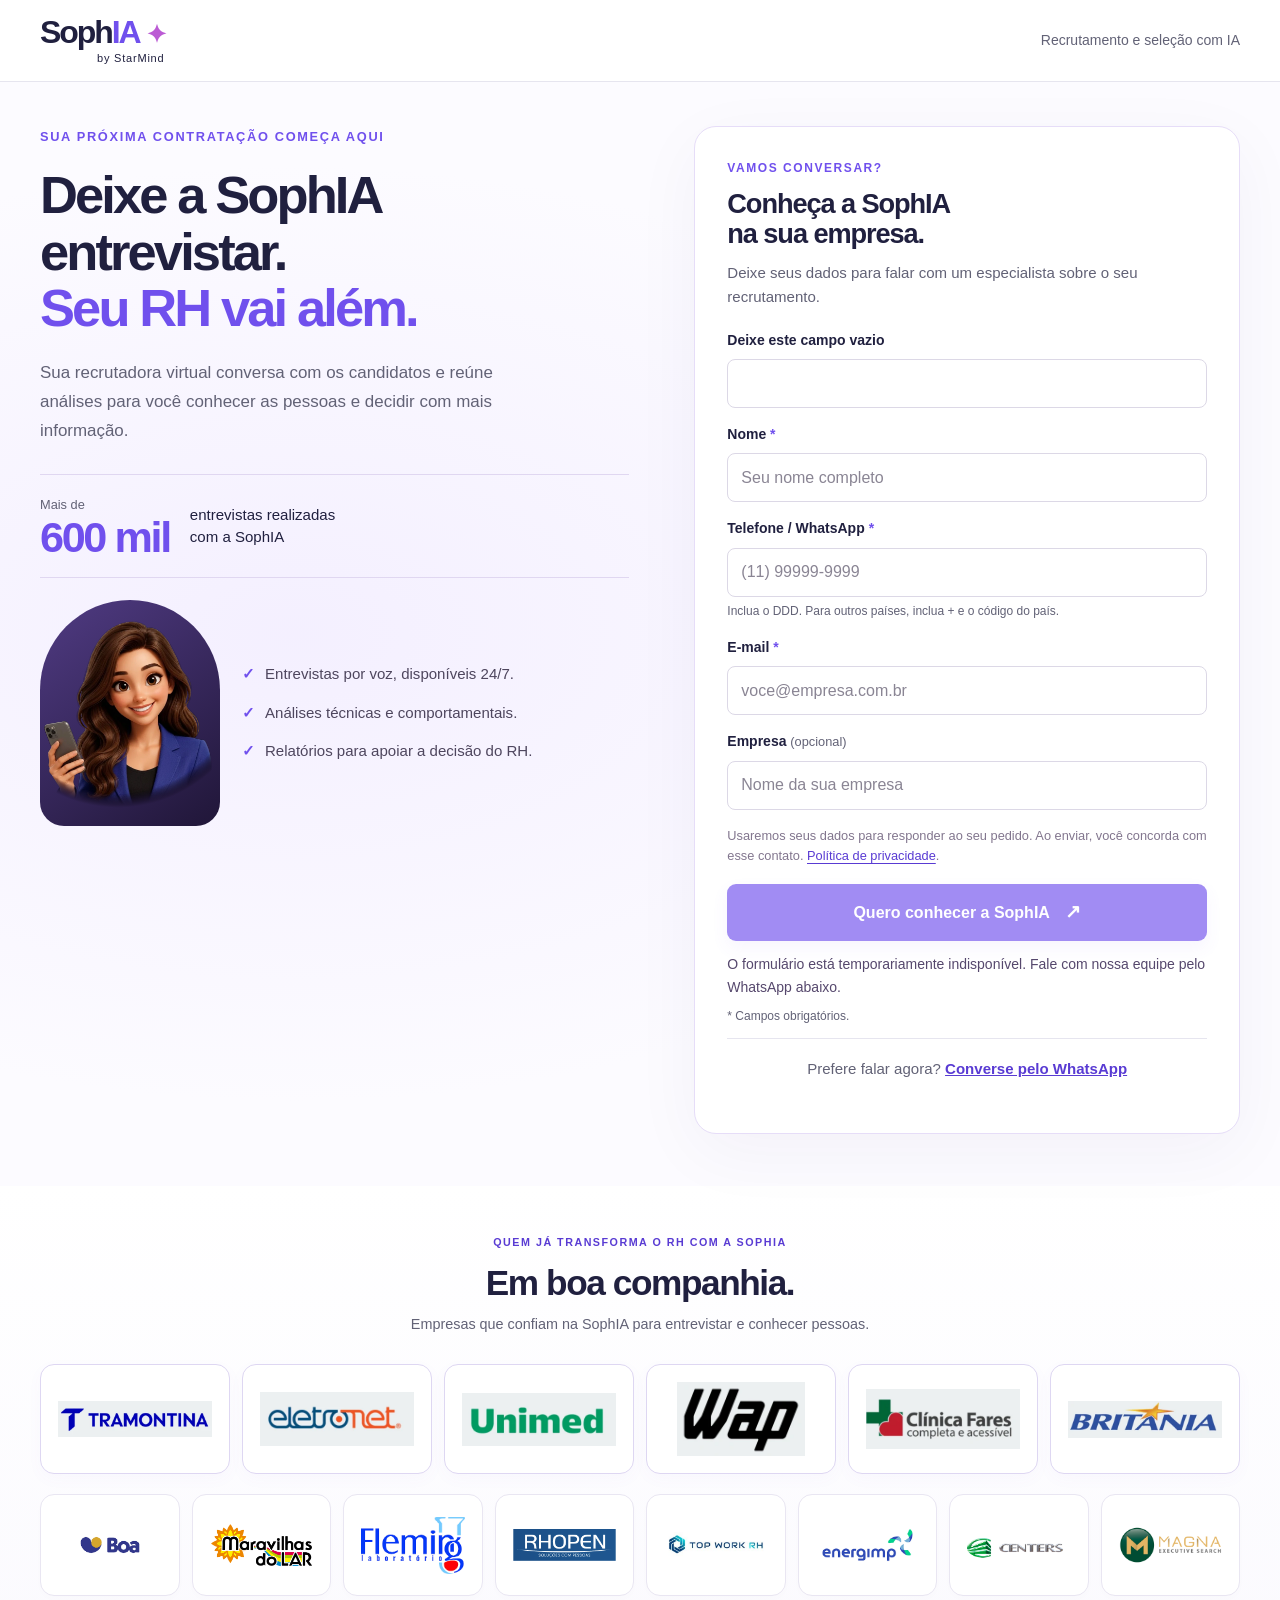
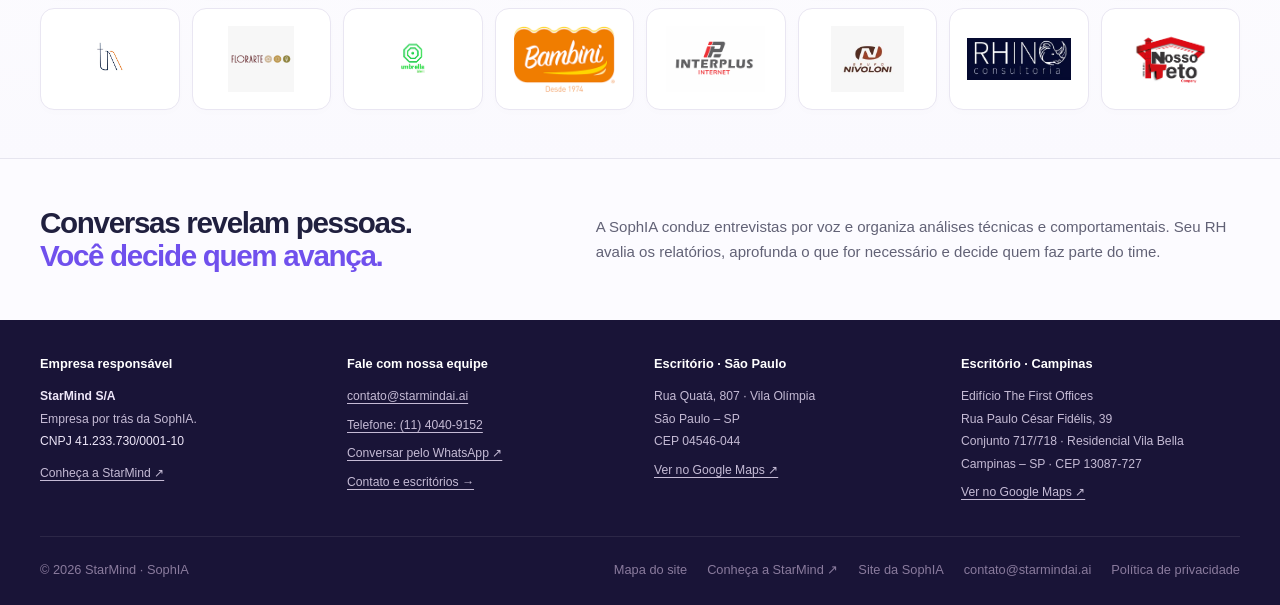
==== commit 97f22a35: "v5" ====
--- a/leads/index.html
+++ b/leads/index.html
@@ -8,6 +8,7 @@
 <link rel="icon" type="image/svg+xml" href="data:image/svg+xml,%3Csvg xmlns='http://www.w3.org/2000/svg' viewBox='0 0 64 64'%3E%3Crect width='64' height='64' rx='18' fill='%237050ed'/%3E%3Ctext x='32' y='47' text-anchor='middle' font-family='Arial' font-weight='700' font-size='44' fill='white'%3ES%3C/text%3E%3C/svg%3E">
 <link rel="stylesheet" href="../styles.css"><link rel="stylesheet" href="leads.css">
 <script src="../config.js" defer></script><script src="../tracking.js" defer></script><script src="../forms.js" defer></script>
+<link rel="stylesheet" href="../site-updates.css">
 </head><body class="lead-page">
 <a class="skip" href="#conteudo">Pular para o conteúdo</a>
 <header class="lead-header"><div class="container lead-nav"><a class="brand" href="../" aria-label="SophIA, página principal"><span>Soph<span class="brand-ia">IA</span><i>✦</i></span><small>by StarMind</small></a><span class="lead-header-note">Recrutamento e seleção com IA</span></div></header>
@@ -32,8 +33,19 @@
 <div id="lead-inline-success" class="lead-success-inline" tabindex="-1" hidden><p>Seu contato foi recebido. Quer adiantar nossa conversa?</p><a class="button" href="https://painelcliente.starmindai.ai/agendamento" target="_blank" rel="noopener noreferrer">Escolher horário da demonstração ↗</a></div>
 <p class="lead-alternative">Prefere falar agora? <a href="https://wa.me/551140409152" target="_blank" rel="noopener noreferrer">Converse pelo WhatsApp</a></p>
 </div></div></section>
-<section class="lead-clients" aria-labelledby="clientes"><div class="container"><p id="clientes">QUEM JÁ TRANSFORMA O RH COM A SOPHIA</p><div class="logo-row"><img src="../assets/logo-tramontina.webp" alt="Tramontina" width="249" height="58"><img src="../assets/logo-eletronet.webp" alt="Eletronet" width="190" height="67"><img src="../assets/logo-unimed.webp" alt="Unimed" width="198" height="68"><img src="../assets/logo-wap.webp" alt="WAP" width="136" height="79"><img src="../assets/logo-fares.webp" alt="Clínica Fares" width="202" height="79"><img src="../assets/logo-britania.webp" alt="Britânia" width="212" height="51"></div></div></section>
+<section class="client-showcase" id="clientes" aria-labelledby="clients-title"><div class="container">
+<p class="client-eyebrow">QUEM JÁ TRANSFORMA O RH COM A SOPHIA</p>
+<h2 id="clients-title">Em boa companhia.</h2>
+<p class="client-intro">Empresas que confiam na SophIA para entrevistar e conhecer pessoas.</p>
+<ul class="client-grid client-grid-primary" aria-label="Clientes em destaque"><li class="client-tile"><img src="../assets/logo-tramontina.webp" alt="Tramontina" width="498" height="116" loading="lazy" decoding="async"></li><li class="client-tile"><img src="../assets/logo-eletronet.webp" alt="Eletronet" width="380" height="134" loading="lazy" decoding="async"></li><li class="client-tile"><img src="../assets/logo-unimed.webp" alt="Unimed" width="396" height="136" loading="lazy" decoding="async"></li><li class="client-tile"><img src="../assets/logo-wap.webp" alt="WAP" width="272" height="158" loading="lazy" decoding="async"></li><li class="client-tile"><img src="../assets/logo-fares.webp" alt="Clínica Fares" width="404" height="158" loading="lazy" decoding="async"></li><li class="client-tile"><img src="../assets/logo-britania.webp" alt="Britânia" width="424" height="102" loading="lazy" decoding="async"></li></ul>
+<ul class="client-grid client-grid-more" aria-label="Mais clientes da SophIA"><li class="client-tile"><img src="../assets/clientes/04-supermercados-boa.png" alt="Supermercados BOA" width="225" height="225" loading="lazy" decoding="async"></li><li class="client-tile"><img src="../assets/clientes/05-maravilhas-do-lar.png" alt="Maravilhas do Lar" width="400" height="171" loading="lazy" decoding="async"></li><li class="client-tile"><img src="../assets/clientes/07-fleming.png" alt="Fleming" width="302" height="167" loading="lazy" decoding="async"></li><li class="client-tile"><img src="../assets/clientes/08-rhopen.svg" alt="RHOPEN" loading="lazy" decoding="async"></li><li class="client-tile"><img src="../assets/clientes/09-topwork.jpg" alt="TopWork" width="350" height="88" loading="lazy" decoding="async"></li><li class="client-tile"><img src="../assets/clientes/10-energimp.png" alt="Energimp" width="316" height="160" loading="lazy" decoding="async"></li><li class="client-tile"><img src="../assets/clientes/11-grupo-centers.png" alt="Grupo Centers" width="320" height="83" loading="lazy" decoding="async"></li><li class="client-tile"><img src="../assets/clientes/12-magna.png" alt="Magna" width="600" height="218" loading="lazy" decoding="async"></li><li class="client-tile"><img src="../assets/clientes/13-tm-associados.png" alt="TM Associados" width="225" height="225" loading="lazy" decoding="async"></li><li class="client-tile"><img src="../assets/clientes/14-florarte.jpg" alt="Florarte" width="800" height="800" loading="lazy" decoding="async"></li><li class="client-tile"><img src="../assets/clientes/15-umbrella-talent.png" alt="Umbrella Talent" width="1080" height="1080" loading="lazy" decoding="async"></li><li class="client-tile"><img src="../assets/clientes/16-bambini.png" alt="Bambini" width="226" height="148" loading="lazy" decoding="async"></li><li class="client-tile"><img src="../assets/clientes/17-interplus.png" alt="Interplus" width="500" height="334" loading="lazy" decoding="async"></li><li class="client-tile"><img src="../assets/clientes/18-nivoloni.jpeg" alt="Nivoloni" width="220" height="200" loading="lazy" decoding="async"></li><li class="client-tile"><img src="../assets/clientes/19-rhino.png" alt="Rhino" width="265" height="107" loading="lazy" decoding="async"></li><li class="client-tile"><img src="../assets/clientes/20-nosso-teto.png" alt="Nosso Teto" width="900" height="500" loading="lazy" decoding="async"></li></ul>
+</div></section>
 <section class="lead-bottom"><div class="container lead-bottom-grid"><h2>Conversas revelam pessoas.<br><em>Você decide quem avança.</em></h2><p>A SophIA conduz entrevistas por voz e organiza análises técnicas e comportamentais. Seu RH avalia os relatórios, aprofunda o que for necessário e decide quem faz parte do time.</p></div></section>
 </main>
-<footer class="lead-footer"><div class="container lead-footer-row copyright"><span>© <span id="year">2026</span> StarMind · SophIA</span><div class="lead-footer-links"><a href="https://starmindai.ai" target="_blank" rel="noopener noreferrer">Conheça a StarMind ↗</a><a href="../">Site da SophIA</a><a href="mailto:contato@starmindai.ai">contato@starmindai.ai</a><a href="https://privacy.starmindai.ai/" target="_blank" rel="noopener noreferrer">Política de privacidade</a></div></div></footer>
+<footer class="lead-footer"><div class="container"><div class="company-details" aria-label="Empresa responsável e contato">
+<div><h3>Empresa responsável</h3><p><strong>StarMind S/A</strong><br>Empresa por trás da SophIA.<br><span class="company-cnpj">CNPJ 41.233.730/0001-10</span></p><a href="https://starmindai.ai/" target="_blank" rel="noopener noreferrer">Conheça a StarMind ↗</a></div>
+<div><h3>Fale com nossa equipe</h3><a href="mailto:contato@starmindai.ai">contato@starmindai.ai</a><a href="tel:+551140409152">Telefone: (11) 4040-9152</a><a href="https://wa.me/551140409152" target="_blank" rel="noopener noreferrer">Conversar pelo WhatsApp ↗</a><a href="../contato/">Contato e escritórios →</a></div>
+<div><h3>Escritório · São Paulo</h3><address>Rua Quatá, 807 · Vila Olímpia<br>São Paulo – SP<br>CEP 04546-044</address><a href="https://www.google.com/maps/search/?api=1&amp;query=Rua%20Quat%C3%A1%2C%20807%2C%20Vila%20Ol%C3%ADmpia%2C%20S%C3%A3o%20Paulo%20-%20SP%2C%2004546-044" target="_blank" rel="noopener noreferrer">Ver no Google Maps ↗</a></div>
+<div><h3>Escritório · Campinas</h3><address>Edifício The First Offices<br>Rua Paulo César Fidélis, 39<br>Conjunto 717/718 · Residencial Vila Bella<br>Campinas – SP · CEP 13087-727</address><a href="https://www.google.com/maps/search/?api=1&amp;query=Rua%20Paulo%20C%C3%A9sar%20Fid%C3%A9lis%2C%2039%2C%20Residencial%20Vila%20Bella%2C%20Campinas%20-%20SP%2C%2013087-727" target="_blank" rel="noopener noreferrer">Ver no Google Maps ↗</a></div>
+</div></div><div class="container lead-footer-row copyright"><span>© <span id="year">2026</span> StarMind · SophIA</span><div class="lead-footer-links"><a href="../mapa-do-site/">Mapa do site</a><a href="https://starmindai.ai" target="_blank" rel="noopener noreferrer">Conheça a StarMind ↗</a><a href="../">Site da SophIA</a><a href="mailto:contato@starmindai.ai">contato@starmindai.ai</a><a href="https://privacy.starmindai.ai/" target="_blank" rel="noopener noreferrer">Política de privacidade</a></div></div></footer>
 </body></html>
--- a/site-updates.css
+++ b/site-updates.css
@@ -0,0 +1,32 @@
+/* Clientes, identificação da empresa e páginas institucionais. */
+.client-showcase{padding:48px 0;background:linear-gradient(180deg,#fff,#faf9fe);border-bottom:1px solid var(--line)}
+.client-showcase .client-eyebrow{text-align:center;font-size:.67rem;letter-spacing:.14em;color:var(--purple-dark);font-weight:700;margin:0 0 12px}
+.client-showcase h2{text-align:center;font-size:clamp(1.65rem,3vw,2.2rem);letter-spacing:-.04em;margin:0 0 10px}
+.client-showcase .client-intro{text-align:center;font-size:.9rem;color:var(--muted);margin:0 0 28px}
+.client-grid{display:grid;list-style:none;padding:0;margin:0;gap:12px}
+.client-grid-primary{grid-template-columns:repeat(6,minmax(0,1fr));margin-bottom:20px}
+.client-grid-more{grid-template-columns:repeat(8,minmax(0,1fr))}
+.client-tile{min-width:0;background:white;border:1px solid #e9e6f2;border-radius:14px;display:flex;align-items:center;justify-content:center;height:102px;padding:17px;box-shadow:0 3px 10px #30205003}
+.client-tile img{display:block;width:100%;height:100%;object-fit:contain}
+.client-grid-primary .client-tile{height:110px;border-color:#ded7f2;box-shadow:0 5px 16px #7050ed08}
+.company-details{display:grid;grid-template-columns:repeat(4,minmax(0,1fr));gap:28px;padding:28px 0 32px;border-top:1px solid #ffffff20;color:#ded4ed}
+.company-details h3{font-family:inherit;font-size:.8rem;letter-spacing:0;color:#fff;margin:0 0 14px}
+.company-details p,.company-details address,.company-details a{font-size:.76rem;line-height:1.85;color:#c5bbd5;font-style:normal;overflow-wrap:anywhere}
+.company-details p{margin:0 0 9px}.company-details a{display:block;margin-top:6px;text-decoration:underline;text-underline-offset:3px}
+.company-details strong,.company-cnpj{color:#eee7f9}.company-details a:hover{color:white}
+.lead-footer .company-details{border-top:0;padding-top:12px}
+.thanks-company{border-top:1px solid var(--line);padding-top:20px;margin-top:30px;font-size:.8rem}
+.thanks-company p{font-size:.8rem;margin:8px 0}.thanks-company a{color:var(--purple-dark);text-decoration:underline}
+.info-main{padding:68px 0 80px;background:linear-gradient(160deg,#f5f1ff,#fff 60%)}
+.info-main h1{font-size:clamp(2.3rem,5vw,3.8rem);letter-spacing:-.055em;line-height:1.12;margin:15px 0 22px}
+.info-intro{font-size:1rem;line-height:1.8;color:var(--muted);max-width:700px;margin-bottom:32px}
+.info-cards{display:grid;grid-template-columns:repeat(2,minmax(0,1fr));gap:24px}
+.info-card{padding:30px;background:#fff;border:1px solid var(--line);border-radius:20px;min-width:0}
+.info-card h2{font-size:1.35rem;letter-spacing:-.03em;margin:0 0 18px}
+.info-card p,.info-card address{font-size:.94rem;line-height:1.8;color:var(--muted);font-style:normal;margin:0 0 22px}
+.info-card .button{font-size:.86rem;white-space:normal}.info-card .button+p{margin-top:20px;margin-bottom:0}
+.info-card a:not(.button){color:var(--purple-dark)}.info-section-title{margin:52px 0 25px;font-size:1.8rem}
+.sitemap-cards{grid-template-columns:repeat(3,minmax(0,1fr))}.sitemap-links{list-style:none;padding:0;margin:0}.sitemap-links li+li{margin-top:14px}.sitemap-links a{font-size:.9rem;text-decoration:underline;text-underline-offset:4px;line-height:1.5}
+@media(max-width:1000px){.client-grid-more{grid-template-columns:repeat(4,minmax(0,1fr))}.company-details{grid-template-columns:repeat(2,minmax(0,1fr))}.client-grid-primary{grid-template-columns:repeat(3,minmax(0,1fr))}.sitemap-cards{grid-template-columns:1fr}}
+@media(max-width:600px){.client-showcase{padding:32px 0}.client-showcase .client-intro{font-size:.8rem}.client-grid{gap:8px}.client-grid-primary{margin-bottom:12px}.client-grid-primary .client-tile{height:75px;padding:12px}.client-grid-more{grid-template-columns:repeat(3,minmax(0,1fr))}.client-tile{height:86px;padding:10px;border-radius:10px}.company-details{grid-template-columns:1fr;gap:23px}.company-details p,.company-details a,.company-details address{font-size:.82rem}.info-main{padding:38px 0 50px}.info-cards{grid-template-columns:1fr}.info-card{padding:23px}.info-page .lead-nav{gap:18px}.info-page .lead-nav>.text-link{font-size:.8rem}}
+@media print{.company-details{color:#111}.company-details h3,.company-details p,.company-details a,.company-details address,.company-details strong,.company-cnpj{color:#111}.client-tile{break-inside:avoid}}
